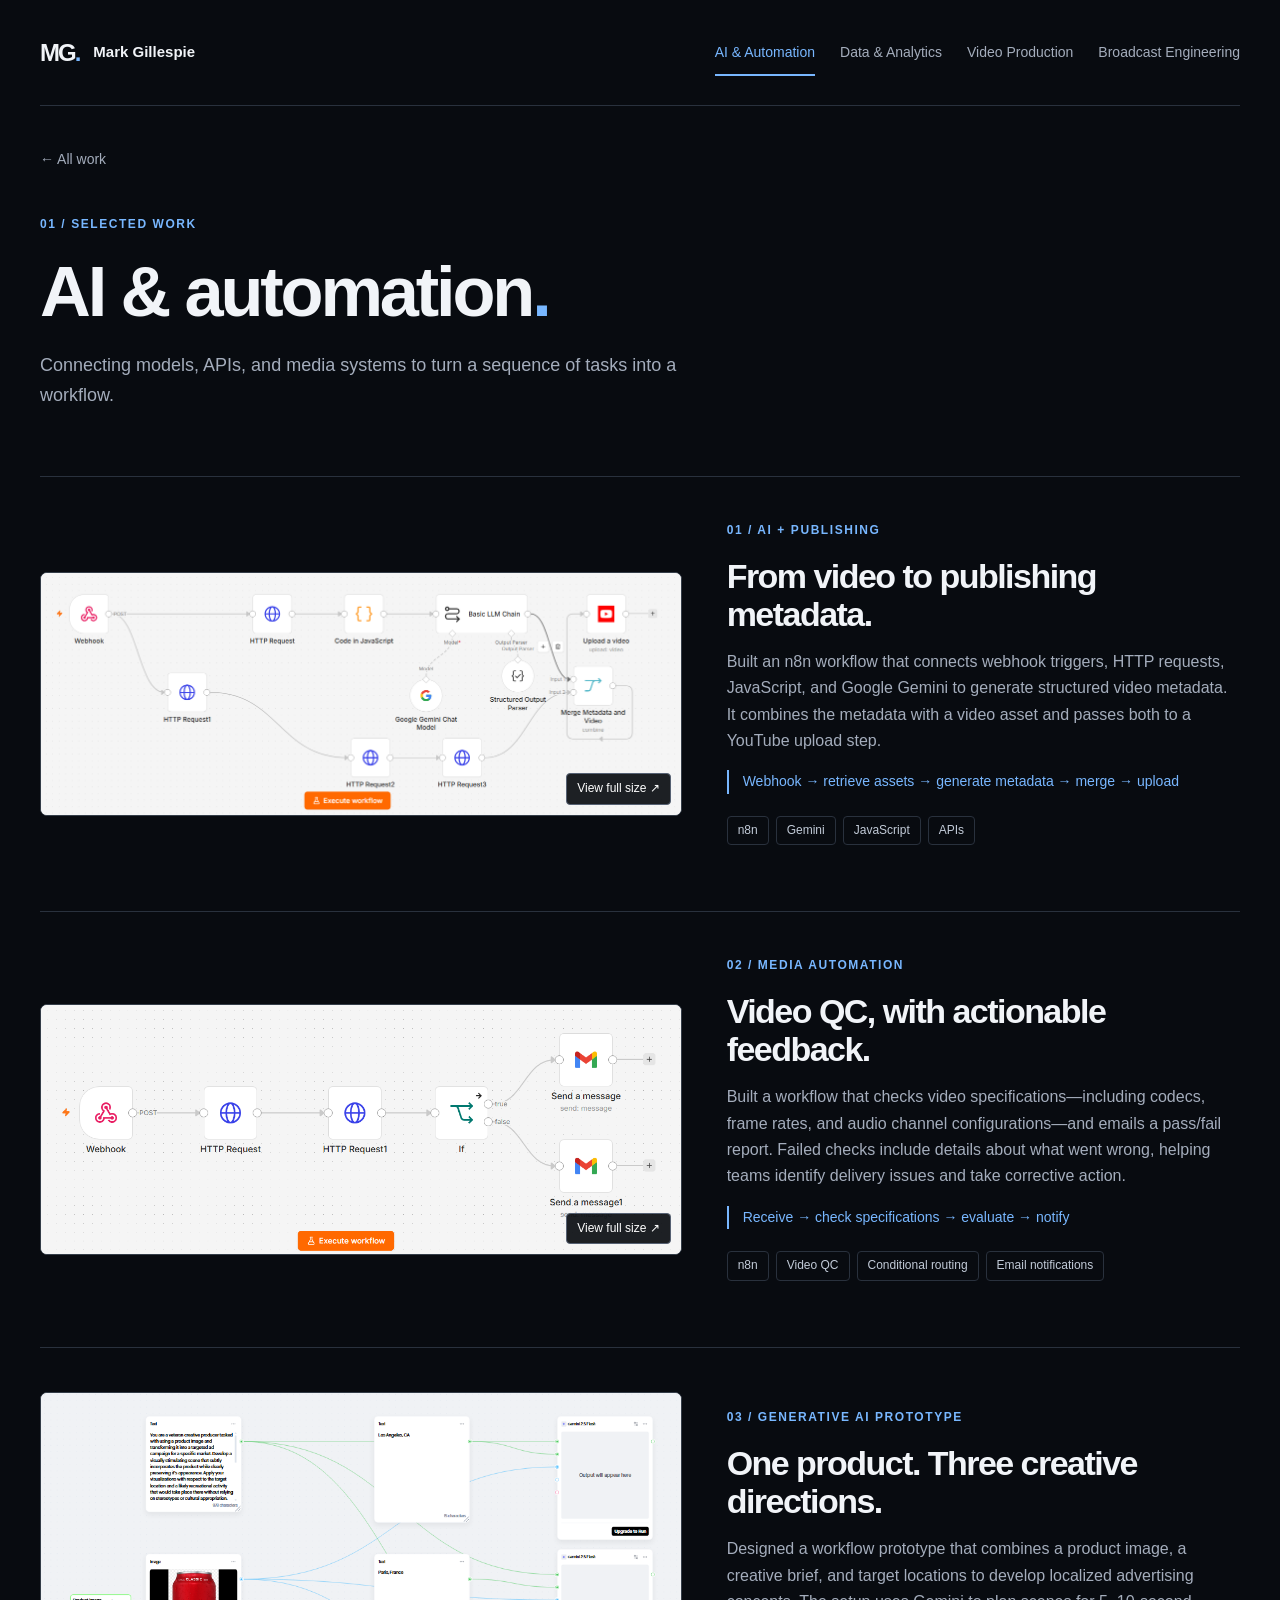
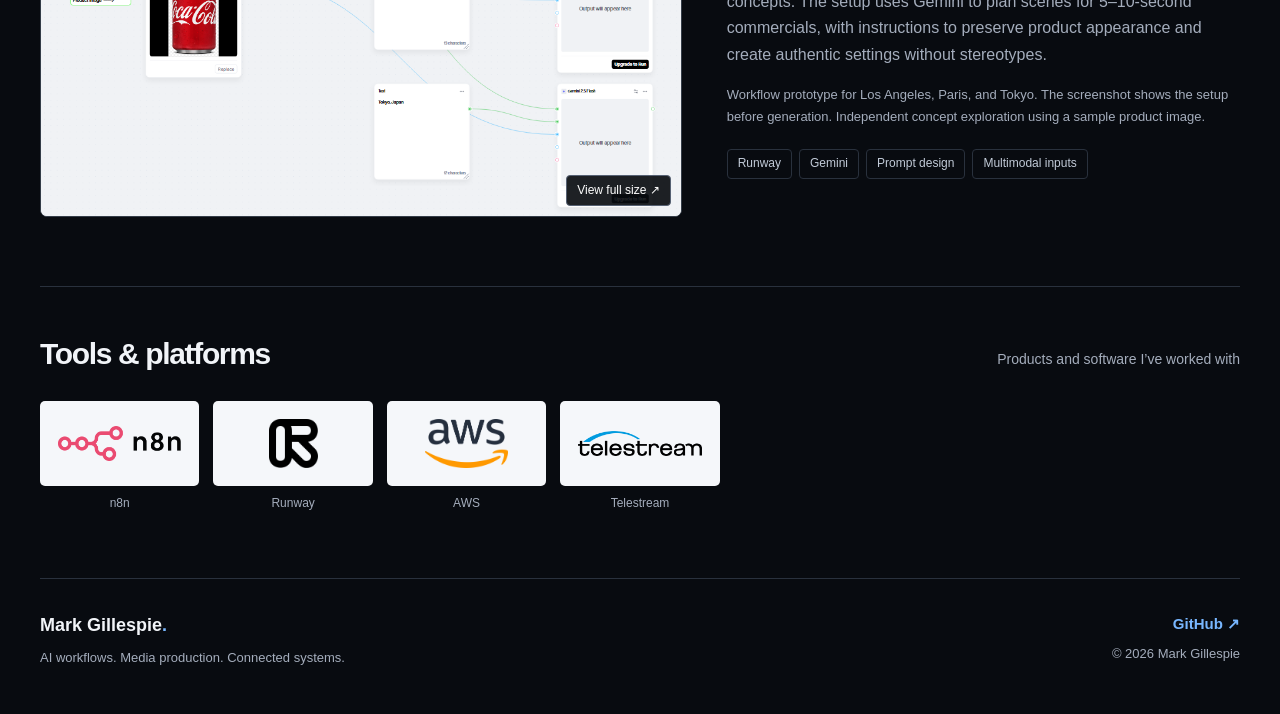
==== ai-automation.html @ 50c3c800 "Build portfolio homepage and four project category pages Add AI automation, data analytics, video pr" ====
<!doctype html><html lang="en"><head><meta charset="utf-8"><meta name="viewport" content="width=device-width,initial-scale=1"><title>AI &amp; Automation | Mark Gillespie</title><meta name="description" content="AI metadata generation, automated video quality control, and Runway creative workflow prototypes."><meta name="theme-color" content="#080b10"><link rel="icon" href="favicon.svg" type="image/svg+xml"><link rel="stylesheet" href="styles.css"><script src="script.js" defer></script></head><body><a class="skip" href="#main">Skip to content</a><header class="header wrap"><a class="brand" href="index.html" aria-label="Mark Gillespie home"><span class="monogram">MG<span>.</span></span><span>Mark Gillespie</span></a><nav aria-label="Main navigation"><a href="ai-automation.html" aria-current="page">AI & Automation</a><a href="data-analytics.html" >Data & Analytics</a><a href="video-production.html" >Video Production</a><a href="broadcast-engineering.html" >Broadcast Engineering</a></nav></header><main class="wrap" id="main"><section class="page-intro"><a class="back" href="index.html">← All work</a><p class="eyebrow">01 / Selected work</p><h1>AI & automation<span class="blue">.</span></h1><p class="lede">Connecting models, APIs, and media systems to turn a sequence of tasks into a workflow.</p></section><article class="project" id="metadata"><a class="project-image " href="n8n-metadata.png" target="_blank" rel="noopener" aria-label="Open full-size image: n8n workflow combining Gemini-generated structured metadata with video for YouTube upload"><img src="n8n-metadata.png" alt="n8n workflow combining Gemini-generated structured metadata with video for YouTube upload" loading="lazy" decoding="async"><span class="image-label">View full size ↗</span></a><div class="project-copy"><p class="eyebrow">01 / AI + publishing</p><h2>From video to publishing metadata.</h2><p>Built an n8n workflow that connects webhook triggers, HTTP requests, JavaScript, and Google Gemini to generate structured video metadata. It combines the metadata with a video asset and passes both to a YouTube upload step.</p><p class="process">Webhook → retrieve assets → generate metadata → merge → upload</p><ul class="tags" aria-label="Skills and tools"><li>n8n</li><li>Gemini</li><li>JavaScript</li><li>APIs</li></ul></div></article><article class="project" id="quality-control"><a class="project-image " href="n8n-qc.png" target="_blank" rel="noopener" aria-label="Open full-size image: n8n quality control workflow with conditional pass or fail email notifications"><img src="n8n-qc.png" alt="n8n quality control workflow with conditional pass or fail email notifications" loading="lazy" decoding="async"><span class="image-label">View full size ↗</span></a><div class="project-copy"><p class="eyebrow">02 / Media automation</p><h2>Video QC, with actionable feedback.</h2><p>Built a workflow that checks video specifications—including codecs, frame rates, and audio channel configurations—and emails a pass/fail report. Failed checks include details about what went wrong, helping teams identify delivery issues and take corrective action.</p><p class="process">Receive → check specifications → evaluate → notify</p><ul class="tags" aria-label="Skills and tools"><li>n8n</li><li>Video QC</li><li>Conditional routing</li><li>Email notifications</li></ul></div></article><article class="project" id="runway"><a class="project-image " href="runway-workflow.png" target="_blank" rel="noopener" aria-label="Open full-size image: Runway workflow connecting a product image and creative brief to Gemini with Los Angeles, Paris, and Tokyo inputs"><img src="runway-workflow.png" alt="Runway workflow connecting a product image and creative brief to Gemini with Los Angeles, Paris, and Tokyo inputs" loading="lazy" decoding="async"><span class="image-label">View full size ↗</span></a><div class="project-copy"><p class="eyebrow">03 / Generative AI prototype</p><h2>One product. Three creative directions.</h2><p>Designed a workflow prototype that combines a product image, a creative brief, and target locations to develop localized advertising concepts. The setup uses Gemini to plan scenes for 5–10-second commercials, with instructions to preserve product appearance and create authentic settings without stereotypes.</p><p class="note">Workflow prototype for Los Angeles, Paris, and Tokyo. The screenshot shows the setup before generation. Independent concept exploration using a sample product image.</p><ul class="tags" aria-label="Skills and tools"><li>Runway</li><li>Gemini</li><li>Prompt design</li><li>Multimodal inputs</li></ul></div></article><section class="tool-section"><div class="section-heading"><h2>Tools & platforms</h2><p>Products and software I’ve worked with</p></div><ul class="logos"><li><div class="logo "><img loading="lazy" src="n8n.png" alt="n8n"></div><span>n8n</span></li><li><div class="logo "><img loading="lazy" src="runway.png" alt="Runway"></div><span>Runway</span></li><li><div class="logo "><img loading="lazy" src="aws.png" alt="AWS"></div><span>AWS</span></li><li><div class="logo "><img loading="lazy" src="telestream.png" alt="Telestream"></div><span>Telestream</span></li></ul></section></main><footer class="wrap footer"><div><a class="brand" href="index.html">Mark Gillespie<span class="blue">.</span></a><p>AI workflows. Media production. Connected systems.</p></div><div><a class="text-link" href="https://github.com/mgtwo3" target="_blank" rel="noopener noreferrer">GitHub <span aria-hidden="true">↗</span></a><p>© 2026 Mark Gillespie</p></div></footer></body></html>
---- styles.css ----
:root{color-scheme:dark;--bg:#080b10;--panel:#10151c;--text:#f1f4f8;--muted:#a4adbc;--blue:#78b7ff;--line:#29313d;--max:1200px}*{box-sizing:border-box}html{scroll-behavior:smooth;scroll-padding-top:30px}body{margin:0;background:var(--bg);color:var(--text);font-family:Inter,"Segoe UI",Arial,sans-serif;font-size:16px;line-height:1.65}a{color:inherit;text-decoration:none}img{display:block;max-width:100%}a:focus-visible{outline:3px solid var(--blue);outline-offset:5px}a:hover{color:var(--blue)}.wrap{width:min(var(--max),calc(100% - 72px));margin:auto}.skip{position:absolute;left:20px;top:-100px;background:white;color:black;padding:10px;z-index:5}.skip:focus{top:12px}.header{display:flex;align-items:center;justify-content:space-between;gap:30px;min-height:106px;border-bottom:1px solid var(--line)}.brand{display:flex;align-items:center;gap:14px;font-size:15px;font-weight:600;white-space:nowrap}.monogram{font-size:24px;letter-spacing:-2px}.monogram span,.blue{color:var(--blue)}nav{display:flex;gap:25px;flex-wrap:wrap}nav a{font-size:14px;color:var(--muted);padding:10px 0}nav a[aria-current]{color:var(--blue);box-shadow:0 2px var(--blue)}.hero{display:grid;grid-template-columns:1.15fr 1fr;gap:70px;padding:84px 0 90px;align-items:center}.eyebrow{text-transform:uppercase;letter-spacing:.13em;font-size:12px;font-weight:600;color:var(--muted);margin:0 0 20px}.status-dot{display:inline-block;width:7px;height:7px;background:var(--blue);border-radius:50%;margin-right:9px}h1,h2,h3{line-height:1.12;letter-spacing:-.045em;margin:0}h1{font-size:clamp(2.9rem,5.3vw,4.9rem);font-weight:600}h1 em{font-style:normal;color:var(--blue)}h2{font-size:clamp(1.8rem,3vw,2.7rem);font-weight:550}h3{font-size:1.5rem;font-weight:550}.hero-name{font-size:20px;margin:25px 0 8px}.lede{font-size:18px;line-height:1.7;color:var(--muted);max-width:640px;margin:18px 0 0}.actions{display:flex;gap:25px;align-items:center;flex-wrap:wrap;margin-top:30px}.button{display:inline-flex;justify-content:space-between;gap:28px;background:var(--blue);color:#071626;padding:13px 20px;border-radius:5px;font-weight:600;font-size:15px}.button:hover{background:#a6d0ff;color:#071626}.text-link{color:var(--blue);display:inline-block;font-size:15px;font-weight:600}.text-link:hover{text-decoration:underline;text-underline-offset:5px}.focus{font-size:13px;color:var(--muted);margin-top:23px}.hero-feature{display:block;border:1px solid var(--line);border-radius:10px;overflow:hidden;background:var(--panel);transition:border-color .2s}.hero-feature:hover{border-color:var(--blue);color:var(--text)}.feature-top{display:flex;justify-content:space-between;padding:18px 25px;border-bottom:1px solid var(--line)}.feature-top .eyebrow{margin:0}.hero-img{padding:28px 12px;background:#e7edf4}.hero-img img{width:100%;height:auto}.feature-copy{padding:26px}.feature-copy .eyebrow{color:var(--blue);margin-bottom:14px}.feature-copy p:last-child{color:var(--muted);font-size:14px;margin-bottom:0}.section-heading{display:flex;justify-content:space-between;gap:24px;align-items:end;margin-bottom:30px}.section-heading h2{font-size:30px}.section-heading p{color:var(--muted);font-size:14px;margin:0}.section-heading .eyebrow{margin-bottom:12px}.work-section{padding:40px 0 55px;border-top:1px solid var(--line)}.category-grid{display:grid;grid-template-columns:repeat(4,1fr);gap:18px}.category-card{background:var(--panel);border:1px solid var(--line);border-radius:8px;overflow:hidden;transition:transform .2s,border-color .2s}.category-card:hover{transform:translateY(-4px);border-color:var(--blue);color:var(--text)}.category-thumb{height:150px;background:#dfe5ed;overflow:hidden}.category-thumb img{width:100%;height:100%;object-fit:cover}.category-copy{padding:22px}.category-copy .eyebrow{color:var(--blue);margin-bottom:18px}.category-copy h3{font-size:21px;line-height:1.3}.category-copy h3 span{color:var(--blue)}.category-copy p:last-child{font-size:15px;color:var(--muted);margin-bottom:0}.tool-section{padding:50px 0 64px;border-top:1px solid var(--line);margin-top:25px}.logos{list-style:none;padding:0;display:grid;grid-template-columns:repeat(7,1fr);gap:14px;margin:0}.logos li{text-align:center;min-width:0}.logo{height:85px;padding:18px;background:#f5f7fa;border-radius:5px;display:flex;align-items:center;justify-content:center}.logo img{max-width:100%;max-height:100%;object-fit:contain}.dark-logo{background:#111}.logos li>span{display:block;color:var(--muted);font-size:12px;margin-top:8px}.footer{padding:32px 0 40px;border-top:1px solid var(--line);display:flex;justify-content:space-between;gap:24px}.footer .brand{font-size:18px;gap:0}.footer p{font-size:13px;color:var(--muted);margin:6px 0}.footer>div:last-child{text-align:right}.page-intro{padding:40px 0 65px;max-width:900px}.back{display:inline-block;font-size:14px;color:var(--muted);margin-bottom:44px}.page-intro h1{font-size:clamp(2.6rem,5.5vw,4.7rem)}.page-intro .eyebrow{color:var(--blue);margin-bottom:18px}.project{display:grid;grid-template-columns:1.25fr 1fr;gap:45px;padding:44px 0;border-top:1px solid var(--line);align-items:center}.project-image{position:relative;display:block;border-radius:7px;background:#eef1f5;overflow:hidden;border:1px solid #343d48}.project-image img{width:100%;height:auto;max-height:440px;object-fit:contain}.project-image.contain img{height:420px;padding:12px}.image-label{position:absolute;bottom:10px;right:10px;background:#080b10e8;border:1px solid #566173;border-radius:4px;color:white;font-size:12px;padding:5px 10px}.project-copy .eyebrow{color:var(--blue);margin-bottom:16px}.project-copy h2{font-size:34px}.project-copy>p:not(.eyebrow){color:var(--muted)}.project-copy .note{font-size:13px}.project-copy .process{font-size:14px;color:var(--blue)!important;border-left:2px solid var(--blue);padding-left:14px}.tags{display:flex;flex-wrap:wrap;gap:7px;list-style:none;padding:0;margin:22px 0}.tags li{font-size:12px;border:1px solid var(--line);padding:4px 10px;border-radius:4px;color:#c2cbd8}.sql-section,.reels{border-top:1px solid var(--line);padding:48px 0}.sql-grid{display:grid;grid-template-columns:repeat(3,1fr);gap:20px}.sql-card{padding:25px;border:1px solid var(--line);border-radius:7px;background:var(--panel);display:flex;flex-direction:column;align-items:start}.sql-card h3{font-size:23px}.sql-card p:not(.eyebrow){color:var(--muted);font-size:15px}.sql-card .sql-skills{font-size:12px!important;color:var(--blue)!important;margin-top:auto;padding-top:12px}.sql-card .eyebrow{color:var(--blue)}.reel-grid{display:grid;grid-template-columns:1fr 1fr;gap:40px 26px}.reel-image{display:block;position:relative;border-radius:7px;overflow:hidden}.reel-image img{width:100%;aspect-ratio:16/9;object-fit:cover;transition:opacity .2s}.reel-image:hover img{opacity:.75}.play{position:absolute;left:15px;bottom:15px;padding:6px 12px;background:#080b10ed;color:white;border-radius:4px;font-size:13px}.play span{margin-left:8px}.reel-card h3{margin-top:20px}.reel-card p{color:var(--muted);font-size:16px}.project[id]{scroll-margin-top:30px}@media(min-width:1600px){.hero{padding-top:110px;padding-bottom:110px}}@media(max-width:1050px){.header{align-items:flex-start;padding:24px 0;flex-direction:column;gap:12px}.hero{gap:35px}.category-grid{grid-template-columns:1fr 1fr}.logos{grid-template-columns:repeat(5,1fr)}.sql-grid{grid-template-columns:1fr 1fr}.project{gap:28px}.project-copy h2{font-size:29px}}@media(max-width:700px){.wrap{width:calc(100% - 36px)}nav{gap:7px 18px}nav a{font-size:13px}.hero{grid-template-columns:1fr;padding:48px 0;gap:36px}.hero h1{font-size:clamp(2.7rem,10vw,4rem)}.hero-feature{max-width:550px}.hero-img{padding:18px 10px}.feature-copy h2 br{display:none}.section-heading{display:block}.section-heading>p,.section-heading>.text-link{margin-top:12px}.category-grid{gap:12px}.category-copy{padding:16px}.category-copy h3{font-size:19px}.category-thumb{height:120px}.category-copy p:last-child{font-size:14px}.logos{grid-template-columns:repeat(3,1fr)}.logo{height:75px;padding:14px}.project{grid-template-columns:1fr;gap:25px;padding:30px 0}.project-copy h2{font-size:30px}.page-intro{padding-bottom:40px}.back{margin-bottom:30px}.project-image.contain img{height:auto;max-height:480px}.sql-grid,.reel-grid{grid-template-columns:1fr}.footer{display:block}.footer>div:last-child{text-align:left;margin-top:20px}.tool-section{padding-top:32px}.lede{font-size:17px}}@media(prefers-reduced-motion:reduce){html{scroll-behavior:auto}*{transition:none!important}}
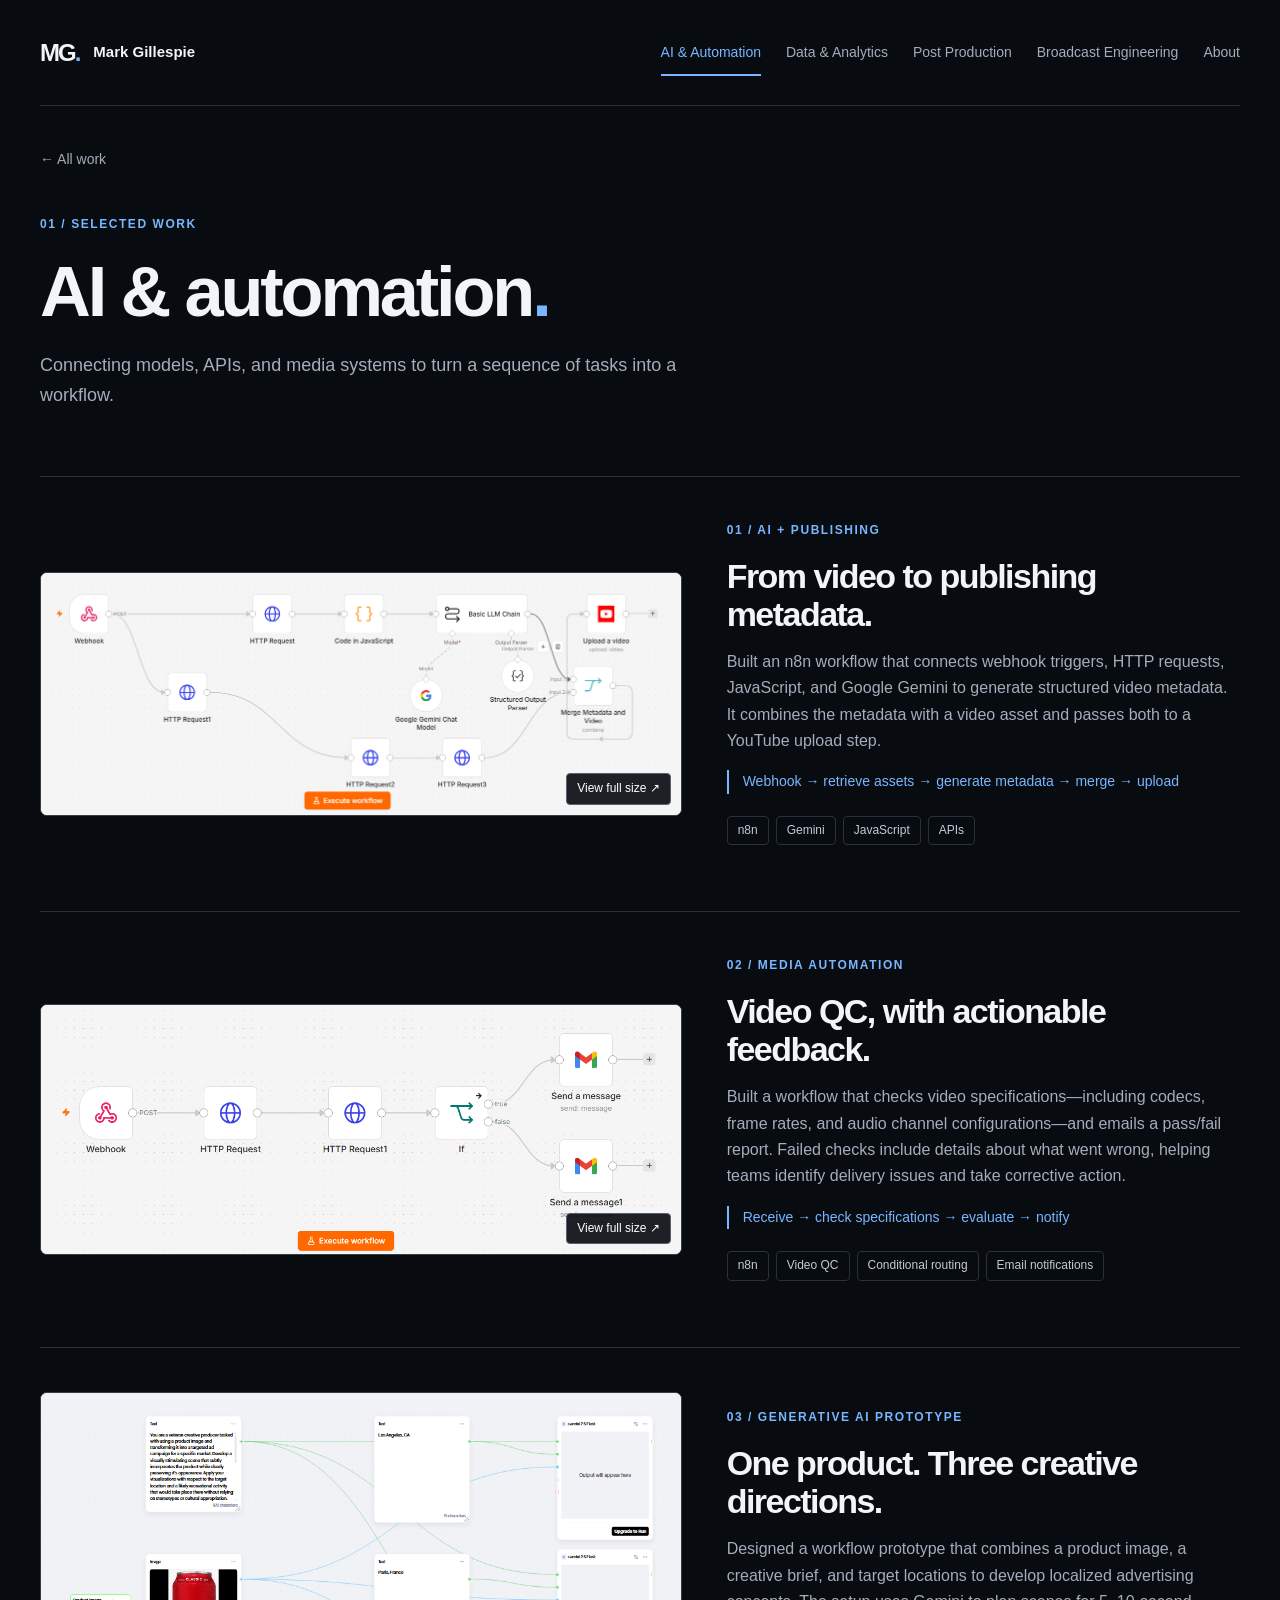
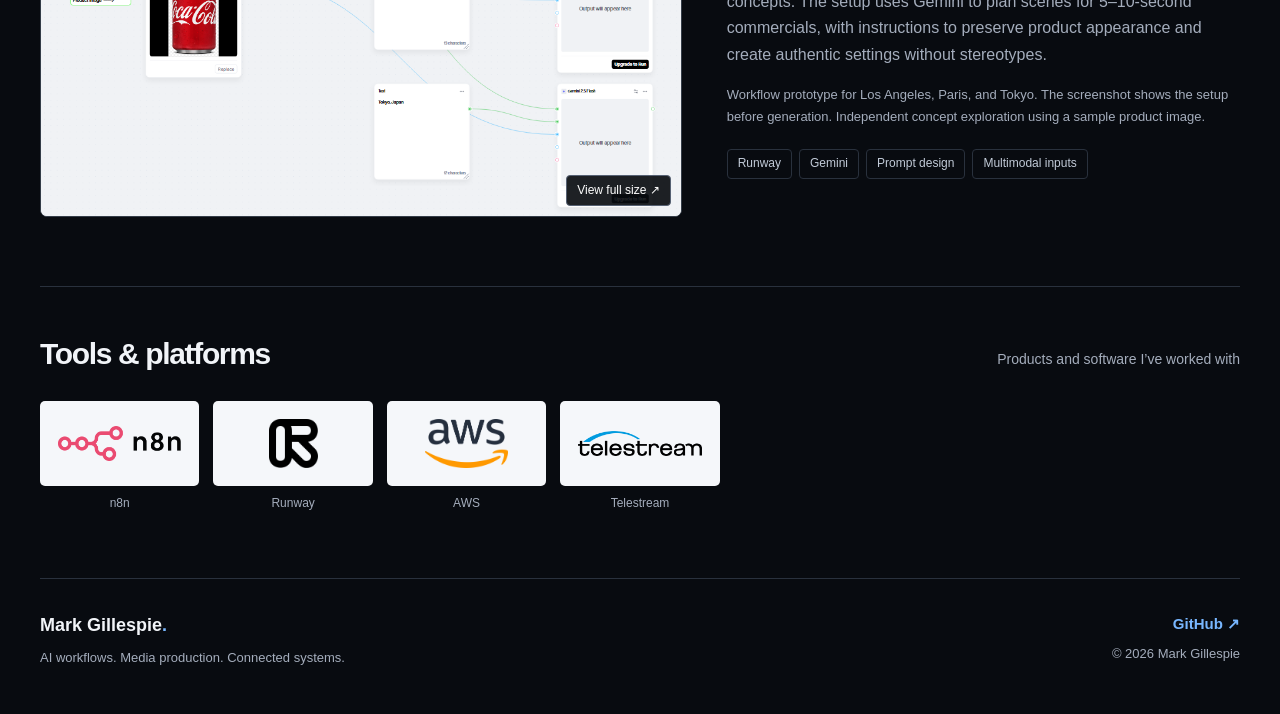
==== commit 75700819: "Add About page and organize portfolio categories Add supplied portrait, biography, experience, educa" ====
--- a/ai-automation.html
+++ b/ai-automation.html
@@ -1 +1,256 @@
-<!doctype html><html lang="en"><head><meta charset="utf-8"><meta name="viewport" content="width=device-width,initial-scale=1"><title>AI &amp; Automation | Mark Gillespie</title><meta name="description" content="AI metadata generation, automated video quality control, and Runway creative workflow prototypes."><meta name="theme-color" content="#080b10"><link rel="icon" href="favicon.svg" type="image/svg+xml"><link rel="stylesheet" href="styles.css"><script src="script.js" defer></script></head><body><a class="skip" href="#main">Skip to content</a><header class="header wrap"><a class="brand" href="index.html" aria-label="Mark Gillespie home"><span class="monogram">MG<span>.</span></span><span>Mark Gillespie</span></a><nav aria-label="Main navigation"><a href="ai-automation.html" aria-current="page">AI & Automation</a><a href="data-analytics.html" >Data & Analytics</a><a href="video-production.html" >Video Production</a><a href="broadcast-engineering.html" >Broadcast Engineering</a></nav></header><main class="wrap" id="main"><section class="page-intro"><a class="back" href="index.html">← All work</a><p class="eyebrow">01 / Selected work</p><h1>AI & automation<span class="blue">.</span></h1><p class="lede">Connecting models, APIs, and media systems to turn a sequence of tasks into a workflow.</p></section><article class="project" id="metadata"><a class="project-image " href="n8n-metadata.png" target="_blank" rel="noopener" aria-label="Open full-size image: n8n workflow combining Gemini-generated structured metadata with video for YouTube upload"><img src="n8n-metadata.png" alt="n8n workflow combining Gemini-generated structured metadata with video for YouTube upload" loading="lazy" decoding="async"><span class="image-label">View full size ↗</span></a><div class="project-copy"><p class="eyebrow">01 / AI + publishing</p><h2>From video to publishing metadata.</h2><p>Built an n8n workflow that connects webhook triggers, HTTP requests, JavaScript, and Google Gemini to generate structured video metadata. It combines the metadata with a video asset and passes both to a YouTube upload step.</p><p class="process">Webhook → retrieve assets → generate metadata → merge → upload</p><ul class="tags" aria-label="Skills and tools"><li>n8n</li><li>Gemini</li><li>JavaScript</li><li>APIs</li></ul></div></article><article class="project" id="quality-control"><a class="project-image " href="n8n-qc.png" target="_blank" rel="noopener" aria-label="Open full-size image: n8n quality control workflow with conditional pass or fail email notifications"><img src="n8n-qc.png" alt="n8n quality control workflow with conditional pass or fail email notifications" loading="lazy" decoding="async"><span class="image-label">View full size ↗</span></a><div class="project-copy"><p class="eyebrow">02 / Media automation</p><h2>Video QC, with actionable feedback.</h2><p>Built a workflow that checks video specifications—including codecs, frame rates, and audio channel configurations—and emails a pass/fail report. Failed checks include details about what went wrong, helping teams identify delivery issues and take corrective action.</p><p class="process">Receive → check specifications → evaluate → notify</p><ul class="tags" aria-label="Skills and tools"><li>n8n</li><li>Video QC</li><li>Conditional routing</li><li>Email notifications</li></ul></div></article><article class="project" id="runway"><a class="project-image " href="runway-workflow.png" target="_blank" rel="noopener" aria-label="Open full-size image: Runway workflow connecting a product image and creative brief to Gemini with Los Angeles, Paris, and Tokyo inputs"><img src="runway-workflow.png" alt="Runway workflow connecting a product image and creative brief to Gemini with Los Angeles, Paris, and Tokyo inputs" loading="lazy" decoding="async"><span class="image-label">View full size ↗</span></a><div class="project-copy"><p class="eyebrow">03 / Generative AI prototype</p><h2>One product. Three creative directions.</h2><p>Designed a workflow prototype that combines a product image, a creative brief, and target locations to develop localized advertising concepts. The setup uses Gemini to plan scenes for 5–10-second commercials, with instructions to preserve product appearance and create authentic settings without stereotypes.</p><p class="note">Workflow prototype for Los Angeles, Paris, and Tokyo. The screenshot shows the setup before generation. Independent concept exploration using a sample product image.</p><ul class="tags" aria-label="Skills and tools"><li>Runway</li><li>Gemini</li><li>Prompt design</li><li>Multimodal inputs</li></ul></div></article><section class="tool-section"><div class="section-heading"><h2>Tools & platforms</h2><p>Products and software I’ve worked with</p></div><ul class="logos"><li><div class="logo "><img loading="lazy" src="n8n.png" alt="n8n"></div><span>n8n</span></li><li><div class="logo "><img loading="lazy" src="runway.png" alt="Runway"></div><span>Runway</span></li><li><div class="logo "><img loading="lazy" src="aws.png" alt="AWS"></div><span>AWS</span></li><li><div class="logo "><img loading="lazy" src="telestream.png" alt="Telestream"></div><span>Telestream</span></li></ul></section></main><footer class="wrap footer"><div><a class="brand" href="index.html">Mark Gillespie<span class="blue">.</span></a><p>AI workflows. Media production. Connected systems.</p></div><div><a class="text-link" href="https://github.com/mgtwo3" target="_blank" rel="noopener noreferrer">GitHub <span aria-hidden="true">↗</span></a><p>© 2026 Mark Gillespie</p></div></footer></body></html>+<!doctype html>
+<html lang="en">
+<head>
+    <meta charset="utf-8">
+    <meta name="viewport" content="width=device-width, initial-scale=1">
+
+    <title>AI &amp; Automation | Mark Gillespie</title>
+
+    <meta
+        name="description"
+        content="AI metadata generation, automated video quality control, and Runway creative workflow prototypes."
+    >
+    <meta name="theme-color" content="#080b10">
+
+    <link rel="icon" href="favicon.svg" type="image/svg+xml">
+    <link rel="stylesheet" href="styles.css">
+
+    <script src="script.js" defer></script>
+</head>
+
+<body>
+    <a class="skip" href="#main">Skip to content</a>
+
+    <header class="header wrap">
+        <a class="brand" href="index.html" aria-label="Mark Gillespie home">
+            <span class="monogram">MG<span>.</span></span>
+            <span>Mark Gillespie</span>
+        </a>
+
+        <nav aria-label="Main navigation">
+            <a href="ai-automation.html" aria-current="page">AI & Automation</a>
+            <a href="data-analytics.html">Data & Analytics</a>
+            <a href="post-production.html">Post Production</a>
+            <a href="broadcast-engineering.html">Broadcast Engineering</a>
+            <a href="about.html">About</a>
+        </nav>
+    </header>
+
+    <main class="wrap" id="main">
+
+        <section class="page-intro">
+            <a class="back" href="index.html">← All work</a>
+
+            <p class="eyebrow">01 / Selected work</p>
+
+            <h1>
+                AI & automation<span class="blue">.</span>
+            </h1>
+
+            <p class="lede">
+                Connecting models, APIs, and media systems to turn a sequence
+                of tasks into a workflow.
+            </p>
+        </section>
+
+
+        <!-- METADATA -->
+        <article class="project" id="metadata">
+            <a
+                class="project-image"
+                href="n8n-metadata.png"
+                target="_blank"
+                rel="noopener"
+                aria-label="Open full-size image: n8n workflow combining Gemini-generated structured metadata with video for YouTube upload"
+            >
+                <img
+                    src="n8n-metadata.png"
+                    alt="n8n workflow combining Gemini-generated structured metadata with video for YouTube upload"
+                    loading="lazy"
+                    decoding="async"
+                >
+                <span class="image-label">View full size ↗</span>
+            </a>
+
+            <div class="project-copy">
+                <p class="eyebrow">01 / AI + publishing</p>
+
+                <h2>From video to publishing metadata.</h2>
+
+                <p>
+                    Built an n8n workflow that connects webhook triggers, HTTP
+                    requests, JavaScript, and Google Gemini to generate structured
+                    video metadata. It combines the metadata with a video asset and
+                    passes both to a YouTube upload step.
+                </p>
+
+                <p class="process">
+                    Webhook → retrieve assets → generate metadata → merge → upload
+                </p>
+
+                <ul class="tags" aria-label="Skills and tools">
+                    <li>n8n</li>
+                    <li>Gemini</li>
+                    <li>JavaScript</li>
+                    <li>APIs</li>
+                </ul>
+            </div>
+        </article>
+
+
+        <!-- QUALITY CONTROL -->
+        <article class="project" id="quality-control">
+            <a
+                class="project-image"
+                href="n8n-qc.png"
+                target="_blank"
+                rel="noopener"
+                aria-label="Open full-size image: n8n quality control workflow with conditional pass or fail email notifications"
+            >
+                <img
+                    src="n8n-qc.png"
+                    alt="n8n quality control workflow with conditional pass or fail email notifications"
+                    loading="lazy"
+                    decoding="async"
+                >
+                <span class="image-label">View full size ↗</span>
+            </a>
+
+            <div class="project-copy">
+                <p class="eyebrow">02 / Media automation</p>
+
+                <h2>Video QC, with actionable feedback.</h2>
+
+                <p>
+                    Built a workflow that checks video specifications—including
+                    codecs, frame rates, and audio channel configurations—and
+                    emails a pass/fail report. Failed checks include details about
+                    what went wrong, helping teams identify delivery issues and
+                    take corrective action.
+                </p>
+
+                <p class="process">
+                    Receive → check specifications → evaluate → notify
+                </p>
+
+                <ul class="tags" aria-label="Skills and tools">
+                    <li>n8n</li>
+                    <li>Video QC</li>
+                    <li>Conditional routing</li>
+                    <li>Email notifications</li>
+                </ul>
+            </div>
+        </article>
+
+
+        <!-- RUNWAY -->
+        <article class="project" id="runway">
+            <a
+                class="project-image"
+                href="runway-workflow.png"
+                target="_blank"
+                rel="noopener"
+                aria-label="Open full-size image: Runway workflow connecting a product image and creative brief to Gemini with Los Angeles, Paris, and Tokyo inputs"
+            >
+                <img
+                    src="runway-workflow.png"
+                    alt="Runway workflow connecting a product image and creative brief to Gemini with Los Angeles, Paris, and Tokyo inputs"
+                    loading="lazy"
+                    decoding="async"
+                >
+                <span class="image-label">View full size ↗</span>
+            </a>
+
+            <div class="project-copy">
+                <p class="eyebrow">03 / Generative AI prototype</p>
+
+                <h2>One product. Three creative directions.</h2>
+
+                <p>
+                    Designed a workflow prototype that combines a product image,
+                    a creative brief, and target locations to develop localized
+                    advertising concepts. The setup uses Gemini to plan scenes
+                    for 5–10-second commercials, with instructions to preserve
+                    product appearance and create authentic settings without
+                    stereotypes.
+                </p>
+
+                <p class="note">
+                    Workflow prototype for Los Angeles, Paris, and Tokyo. The
+                    screenshot shows the setup before generation. Independent
+                    concept exploration using a sample product image.
+                </p>
+
+                <ul class="tags" aria-label="Skills and tools">
+                    <li>Runway</li>
+                    <li>Gemini</li>
+                    <li>Prompt design</li>
+                    <li>Multimodal inputs</li>
+                </ul>
+            </div>
+        </article>
+
+
+        <!-- TOOLS -->
+        <section class="tool-section">
+            <div class="section-heading">
+                <h2>Tools & platforms</h2>
+                <p>Products and software I’ve worked with</p>
+            </div>
+
+            <ul class="logos">
+                <li>
+                    <div class="logo">
+                        <img loading="lazy" src="n8n.png" alt="n8n">
+                    </div>
+                    <span>n8n</span>
+                </li>
+
+                <li>
+                    <div class="logo">
+                        <img loading="lazy" src="runway.png" alt="Runway">
+                    </div>
+                    <span>Runway</span>
+                </li>
+
+                <li>
+                    <div class="logo">
+                        <img loading="lazy" src="aws.png" alt="AWS">
+                    </div>
+                    <span>AWS</span>
+                </li>
+
+                <li>
+                    <div class="logo">
+                        <img loading="lazy" src="telestream.png" alt="Telestream">
+                    </div>
+                    <span>Telestream</span>
+                </li>
+            </ul>
+        </section>
+
+    </main>
+
+    <footer class="wrap footer">
+        <div>
+            <a class="brand" href="index.html">
+                Mark Gillespie<span class="blue">.</span>
+            </a>
+            <p>AI workflows. Media production. Connected systems.</p>
+        </div>
+
+        <div>
+            <a
+                class="text-link"
+                href="https://github.com/mgtwo3"
+                target="_blank"
+                rel="noopener noreferrer"
+            >
+                GitHub <span aria-hidden="true">↗</span>
+            </a>
+
+            <p>© 2026 Mark Gillespie</p>
+        </div>
+    </footer>
+</body>
+</html>
--- a/styles.css
+++ b/styles.css
@@ -1 +1,978 @@
-:root{color-scheme:dark;--bg:#080b10;--panel:#10151c;--text:#f1f4f8;--muted:#a4adbc;--blue:#78b7ff;--line:#29313d;--max:1200px}*{box-sizing:border-box}html{scroll-behavior:smooth;scroll-padding-top:30px}body{margin:0;background:var(--bg);color:var(--text);font-family:Inter,"Segoe UI",Arial,sans-serif;font-size:16px;line-height:1.65}a{color:inherit;text-decoration:none}img{display:block;max-width:100%}a:focus-visible{outline:3px solid var(--blue);outline-offset:5px}a:hover{color:var(--blue)}.wrap{width:min(var(--max),calc(100% - 72px));margin:auto}.skip{position:absolute;left:20px;top:-100px;background:white;color:black;padding:10px;z-index:5}.skip:focus{top:12px}.header{display:flex;align-items:center;justify-content:space-between;gap:30px;min-height:106px;border-bottom:1px solid var(--line)}.brand{display:flex;align-items:center;gap:14px;font-size:15px;font-weight:600;white-space:nowrap}.monogram{font-size:24px;letter-spacing:-2px}.monogram span,.blue{color:var(--blue)}nav{display:flex;gap:25px;flex-wrap:wrap}nav a{font-size:14px;color:var(--muted);padding:10px 0}nav a[aria-current]{color:var(--blue);box-shadow:0 2px var(--blue)}.hero{display:grid;grid-template-columns:1.15fr 1fr;gap:70px;padding:84px 0 90px;align-items:center}.eyebrow{text-transform:uppercase;letter-spacing:.13em;font-size:12px;font-weight:600;color:var(--muted);margin:0 0 20px}.status-dot{display:inline-block;width:7px;height:7px;background:var(--blue);border-radius:50%;margin-right:9px}h1,h2,h3{line-height:1.12;letter-spacing:-.045em;margin:0}h1{font-size:clamp(2.9rem,5.3vw,4.9rem);font-weight:600}h1 em{font-style:normal;color:var(--blue)}h2{font-size:clamp(1.8rem,3vw,2.7rem);font-weight:550}h3{font-size:1.5rem;font-weight:550}.hero-name{font-size:20px;margin:25px 0 8px}.lede{font-size:18px;line-height:1.7;color:var(--muted);max-width:640px;margin:18px 0 0}.actions{display:flex;gap:25px;align-items:center;flex-wrap:wrap;margin-top:30px}.button{display:inline-flex;justify-content:space-between;gap:28px;background:var(--blue);color:#071626;padding:13px 20px;border-radius:5px;font-weight:600;font-size:15px}.button:hover{background:#a6d0ff;color:#071626}.text-link{color:var(--blue);display:inline-block;font-size:15px;font-weight:600}.text-link:hover{text-decoration:underline;text-underline-offset:5px}.focus{font-size:13px;color:var(--muted);margin-top:23px}.hero-feature{display:block;border:1px solid var(--line);border-radius:10px;overflow:hidden;background:var(--panel);transition:border-color .2s}.hero-feature:hover{border-color:var(--blue);color:var(--text)}.feature-top{display:flex;justify-content:space-between;padding:18px 25px;border-bottom:1px solid var(--line)}.feature-top .eyebrow{margin:0}.hero-img{padding:28px 12px;background:#e7edf4}.hero-img img{width:100%;height:auto}.feature-copy{padding:26px}.feature-copy .eyebrow{color:var(--blue);margin-bottom:14px}.feature-copy p:last-child{color:var(--muted);font-size:14px;margin-bottom:0}.section-heading{display:flex;justify-content:space-between;gap:24px;align-items:end;margin-bottom:30px}.section-heading h2{font-size:30px}.section-heading p{color:var(--muted);font-size:14px;margin:0}.section-heading .eyebrow{margin-bottom:12px}.work-section{padding:40px 0 55px;border-top:1px solid var(--line)}.category-grid{display:grid;grid-template-columns:repeat(4,1fr);gap:18px}.category-card{background:var(--panel);border:1px solid var(--line);border-radius:8px;overflow:hidden;transition:transform .2s,border-color .2s}.category-card:hover{transform:translateY(-4px);border-color:var(--blue);color:var(--text)}.category-thumb{height:150px;background:#dfe5ed;overflow:hidden}.category-thumb img{width:100%;height:100%;object-fit:cover}.category-copy{padding:22px}.category-copy .eyebrow{color:var(--blue);margin-bottom:18px}.category-copy h3{font-size:21px;line-height:1.3}.category-copy h3 span{color:var(--blue)}.category-copy p:last-child{font-size:15px;color:var(--muted);margin-bottom:0}.tool-section{padding:50px 0 64px;border-top:1px solid var(--line);margin-top:25px}.logos{list-style:none;padding:0;display:grid;grid-template-columns:repeat(7,1fr);gap:14px;margin:0}.logos li{text-align:center;min-width:0}.logo{height:85px;padding:18px;background:#f5f7fa;border-radius:5px;display:flex;align-items:center;justify-content:center}.logo img{max-width:100%;max-height:100%;object-fit:contain}.dark-logo{background:#111}.logos li>span{display:block;color:var(--muted);font-size:12px;margin-top:8px}.footer{padding:32px 0 40px;border-top:1px solid var(--line);display:flex;justify-content:space-between;gap:24px}.footer .brand{font-size:18px;gap:0}.footer p{font-size:13px;color:var(--muted);margin:6px 0}.footer>div:last-child{text-align:right}.page-intro{padding:40px 0 65px;max-width:900px}.back{display:inline-block;font-size:14px;color:var(--muted);margin-bottom:44px}.page-intro h1{font-size:clamp(2.6rem,5.5vw,4.7rem)}.page-intro .eyebrow{color:var(--blue);margin-bottom:18px}.project{display:grid;grid-template-columns:1.25fr 1fr;gap:45px;padding:44px 0;border-top:1px solid var(--line);align-items:center}.project-image{position:relative;display:block;border-radius:7px;background:#eef1f5;overflow:hidden;border:1px solid #343d48}.project-image img{width:100%;height:auto;max-height:440px;object-fit:contain}.project-image.contain img{height:420px;padding:12px}.image-label{position:absolute;bottom:10px;right:10px;background:#080b10e8;border:1px solid #566173;border-radius:4px;color:white;font-size:12px;padding:5px 10px}.project-copy .eyebrow{color:var(--blue);margin-bottom:16px}.project-copy h2{font-size:34px}.project-copy>p:not(.eyebrow){color:var(--muted)}.project-copy .note{font-size:13px}.project-copy .process{font-size:14px;color:var(--blue)!important;border-left:2px solid var(--blue);padding-left:14px}.tags{display:flex;flex-wrap:wrap;gap:7px;list-style:none;padding:0;margin:22px 0}.tags li{font-size:12px;border:1px solid var(--line);padding:4px 10px;border-radius:4px;color:#c2cbd8}.sql-section,.reels{border-top:1px solid var(--line);padding:48px 0}.sql-grid{display:grid;grid-template-columns:repeat(3,1fr);gap:20px}.sql-card{padding:25px;border:1px solid var(--line);border-radius:7px;background:var(--panel);display:flex;flex-direction:column;align-items:start}.sql-card h3{font-size:23px}.sql-card p:not(.eyebrow){color:var(--muted);font-size:15px}.sql-card .sql-skills{font-size:12px!important;color:var(--blue)!important;margin-top:auto;padding-top:12px}.sql-card .eyebrow{color:var(--blue)}.reel-grid{display:grid;grid-template-columns:1fr 1fr;gap:40px 26px}.reel-image{display:block;position:relative;border-radius:7px;overflow:hidden}.reel-image img{width:100%;aspect-ratio:16/9;object-fit:cover;transition:opacity .2s}.reel-image:hover img{opacity:.75}.play{position:absolute;left:15px;bottom:15px;padding:6px 12px;background:#080b10ed;color:white;border-radius:4px;font-size:13px}.play span{margin-left:8px}.reel-card h3{margin-top:20px}.reel-card p{color:var(--muted);font-size:16px}.project[id]{scroll-margin-top:30px}@media(min-width:1600px){.hero{padding-top:110px;padding-bottom:110px}}@media(max-width:1050px){.header{align-items:flex-start;padding:24px 0;flex-direction:column;gap:12px}.hero{gap:35px}.category-grid{grid-template-columns:1fr 1fr}.logos{grid-template-columns:repeat(5,1fr)}.sql-grid{grid-template-columns:1fr 1fr}.project{gap:28px}.project-copy h2{font-size:29px}}@media(max-width:700px){.wrap{width:calc(100% - 36px)}nav{gap:7px 18px}nav a{font-size:13px}.hero{grid-template-columns:1fr;padding:48px 0;gap:36px}.hero h1{font-size:clamp(2.7rem,10vw,4rem)}.hero-feature{max-width:550px}.hero-img{padding:18px 10px}.feature-copy h2 br{display:none}.section-heading{display:block}.section-heading>p,.section-heading>.text-link{margin-top:12px}.category-grid{gap:12px}.category-copy{padding:16px}.category-copy h3{font-size:19px}.category-thumb{height:120px}.category-copy p:last-child{font-size:14px}.logos{grid-template-columns:repeat(3,1fr)}.logo{height:75px;padding:14px}.project{grid-template-columns:1fr;gap:25px;padding:30px 0}.project-copy h2{font-size:30px}.page-intro{padding-bottom:40px}.back{margin-bottom:30px}.project-image.contain img{height:auto;max-height:480px}.sql-grid,.reel-grid{grid-template-columns:1fr}.footer{display:block}.footer>div:last-child{text-align:left;margin-top:20px}.tool-section{padding-top:32px}.lede{font-size:17px}}@media(prefers-reduced-motion:reduce){html{scroll-behavior:auto}*{transition:none!important}}
+
+:root {
+    color-scheme: dark;
+    --bg: #080b10;
+    --panel: #10151c;
+    --text: #f1f4f8;
+    --muted: #a4adbc;
+    --blue: #78b7ff;
+    --line: #29313d;
+    --max: 1200px;
+}
+
+* {
+    box-sizing: border-box;
+}
+
+html {
+    scroll-behavior: smooth;
+    scroll-padding-top: 30px;
+}
+
+body {
+    margin: 0;
+    background: var(--bg);
+    color: var(--text);
+    font-family: Inter, "Segoe UI", Arial, sans-serif;
+    font-size: 16px;
+    line-height: 1.65;
+}
+
+a {
+    color: inherit;
+    text-decoration: none;
+}
+
+img {
+    display: block;
+    max-width: 100%;
+}
+
+a:focus-visible {
+    outline: 3px solid var(--blue);
+    outline-offset: 5px;
+}
+
+a:hover {
+    color: var(--blue);
+}
+
+.wrap {
+    width: min(var(--max), calc(100% - 72px));
+    margin: auto;
+}
+
+.skip {
+    position: absolute;
+    left: 20px;
+    top: -100px;
+    background: white;
+    color: black;
+    padding: 10px;
+    z-index: 5;
+}
+
+.skip:focus {
+    top: 12px;
+}
+
+.header {
+    display: flex;
+    align-items: center;
+    justify-content: space-between;
+    gap: 30px;
+    min-height: 106px;
+    border-bottom: 1px solid var(--line);
+}
+
+.brand {
+    display: flex;
+    align-items: center;
+    gap: 14px;
+    font-size: 15px;
+    font-weight: 600;
+    white-space: nowrap;
+}
+
+.monogram {
+    font-size: 24px;
+    letter-spacing: -2px;
+}
+
+.monogram span,
+.blue {
+    color: var(--blue);
+}
+
+nav {
+    display: flex;
+    gap: 25px;
+    flex-wrap: wrap;
+}
+
+nav a {
+    font-size: 14px;
+    color: var(--muted);
+    padding: 10px 0;
+}
+
+nav a[aria-current] {
+    color: var(--blue);
+    box-shadow: 0 2px var(--blue);
+}
+
+.hero {
+    display: grid;
+    grid-template-columns: 1.15fr 1fr;
+    gap: 70px;
+    padding: 84px 0 90px;
+    align-items: center;
+}
+
+.eyebrow {
+    text-transform: uppercase;
+    letter-spacing: .13em;
+    font-size: 12px;
+    font-weight: 600;
+    color: var(--muted);
+    margin: 0 0 20px;
+}
+
+.status-dot {
+    display: inline-block;
+    width: 7px;
+    height: 7px;
+    background: var(--blue);
+    border-radius: 50%;
+    margin-right: 9px;
+}
+
+h1,
+h2,
+h3 {
+    line-height: 1.12;
+    letter-spacing: -.045em;
+    margin: 0;
+}
+
+h1 {
+    font-size: clamp(2.9rem, 5.3vw, 4.9rem);
+    font-weight: 600;
+}
+
+h1 em {
+    font-style: normal;
+    color: var(--blue);
+}
+
+h2 {
+    font-size: clamp(1.8rem, 3vw, 2.7rem);
+    font-weight: 550;
+}
+
+h3 {
+    font-size: 1.5rem;
+    font-weight: 550;
+}
+
+.hero-name {
+    font-size: 20px;
+    margin: 25px 0 8px;
+}
+
+.lede {
+    font-size: 18px;
+    line-height: 1.7;
+    color: var(--muted);
+    max-width: 640px;
+    margin: 18px 0 0;
+}
+
+.actions {
+    display: flex;
+    gap: 25px;
+    align-items: center;
+    flex-wrap: wrap;
+    margin-top: 30px;
+}
+
+.button {
+    display: inline-flex;
+    justify-content: space-between;
+    gap: 28px;
+    background: var(--blue);
+    color: #071626;
+    padding: 13px 20px;
+    border-radius: 5px;
+    font-weight: 600;
+    font-size: 15px;
+}
+
+.button:hover {
+    background: #a6d0ff;
+    color: #071626;
+}
+
+.text-link {
+    color: var(--blue);
+    display: inline-block;
+    font-size: 15px;
+    font-weight: 600;
+}
+
+.text-link:hover {
+    text-decoration: underline;
+    text-underline-offset: 5px;
+}
+
+.focus {
+    font-size: 13px;
+    color: var(--muted);
+    margin-top: 23px;
+}
+
+.hero-feature {
+    display: block;
+    border: 1px solid var(--line);
+    border-radius: 10px;
+    overflow: hidden;
+    background: var(--panel);
+    transition: border-color .2s;
+}
+
+.hero-feature:hover {
+    border-color: var(--blue);
+    color: var(--text);
+}
+
+.feature-top {
+    display: flex;
+    justify-content: space-between;
+    padding: 18px 25px;
+    border-bottom: 1px solid var(--line);
+}
+
+.feature-top .eyebrow {
+    margin: 0;
+}
+
+.hero-img {
+    padding: 28px 12px;
+    background: #e7edf4;
+}
+
+.hero-img img {
+    width: 100%;
+    height: auto;
+}
+
+.feature-copy {
+    padding: 26px;
+}
+
+.feature-copy .eyebrow {
+    color: var(--blue);
+    margin-bottom: 14px;
+}
+
+.feature-copy p:last-child {
+    color: var(--muted);
+    font-size: 14px;
+    margin-bottom: 0;
+}
+
+.section-heading {
+    display: flex;
+    justify-content: space-between;
+    gap: 24px;
+    align-items: end;
+    margin-bottom: 30px;
+}
+
+.section-heading h2 {
+    font-size: 30px;
+}
+
+.section-heading p {
+    color: var(--muted);
+    font-size: 14px;
+    margin: 0;
+}
+
+.section-heading .eyebrow {
+    margin-bottom: 12px;
+}
+
+.work-section {
+    padding: 40px 0 55px;
+    border-top: 1px solid var(--line);
+}
+
+.category-grid {
+    display: grid;
+    grid-template-columns: repeat(4, 1fr);
+    gap: 18px;
+}
+
+.category-card {
+    background: var(--panel);
+    border: 1px solid var(--line);
+    border-radius: 8px;
+    overflow: hidden;
+    transition: transform .2s, border-color .2s;
+}
+
+.category-card:hover {
+    transform: translateY(-4px);
+    border-color: var(--blue);
+    color: var(--text);
+}
+
+.category-thumb {
+    height: 150px;
+    background: #dfe5ed;
+    overflow: hidden;
+}
+
+.category-thumb img {
+    width: 100%;
+    height: 100%;
+    object-fit: cover;
+}
+
+.category-copy {
+    padding: 22px;
+}
+
+.category-copy .eyebrow {
+    color: var(--blue);
+    margin-bottom: 18px;
+}
+
+.category-copy h3 {
+    font-size: 21px;
+    line-height: 1.3;
+}
+
+.category-copy h3 span {
+    color: var(--blue);
+}
+
+.category-copy p:last-child {
+    font-size: 15px;
+    color: var(--muted);
+    margin-bottom: 0;
+}
+
+.tool-section {
+    padding: 50px 0 64px;
+    border-top: 1px solid var(--line);
+    margin-top: 25px;
+}
+
+.logos {
+    list-style: none;
+    padding: 0;
+    display: grid;
+    grid-template-columns: repeat(7, 1fr);
+    gap: 14px;
+    margin: 0;
+}
+
+.logos li {
+    text-align: center;
+    min-width: 0;
+}
+
+.logo {
+    height: 85px;
+    padding: 18px;
+    background: #f5f7fa;
+    border-radius: 5px;
+    display: flex;
+    align-items: center;
+    justify-content: center;
+}
+
+.logo img {
+    max-width: 100%;
+    max-height: 100%;
+    object-fit: contain;
+}
+
+.dark-logo {
+    background: #111;
+}
+
+.logos li > span {
+    display: block;
+    color: var(--muted);
+    font-size: 12px;
+    margin-top: 8px;
+}
+
+.footer {
+    padding: 32px 0 40px;
+    border-top: 1px solid var(--line);
+    display: flex;
+    justify-content: space-between;
+    gap: 24px;
+}
+
+.footer .brand {
+    font-size: 18px;
+    gap: 0;
+}
+
+.footer p {
+    font-size: 13px;
+    color: var(--muted);
+    margin: 6px 0;
+}
+
+.footer > div:last-child {
+    text-align: right;
+}
+
+.page-intro {
+    padding: 40px 0 65px;
+    max-width: 900px;
+}
+
+.back {
+    display: inline-block;
+    font-size: 14px;
+    color: var(--muted);
+    margin-bottom: 44px;
+}
+
+.page-intro h1 {
+    font-size: clamp(2.6rem, 5.5vw, 4.7rem);
+}
+
+.page-intro .eyebrow {
+    color: var(--blue);
+    margin-bottom: 18px;
+}
+
+.project {
+    display: grid;
+    grid-template-columns: 1.25fr 1fr;
+    gap: 45px;
+    padding: 44px 0;
+    border-top: 1px solid var(--line);
+    align-items: center;
+}
+
+.project-image {
+    position: relative;
+    display: block;
+    border-radius: 7px;
+    background: #eef1f5;
+    overflow: hidden;
+    border: 1px solid #343d48;
+}
+
+.project-image img {
+    width: 100%;
+    height: auto;
+    max-height: 440px;
+    object-fit: contain;
+}
+
+.project-image.contain img {
+    height: 420px;
+    padding: 12px;
+}
+
+.image-label {
+    position: absolute;
+    bottom: 10px;
+    right: 10px;
+    background: #080b10e8;
+    border: 1px solid #566173;
+    border-radius: 4px;
+    color: white;
+    font-size: 12px;
+    padding: 5px 10px;
+}
+
+.project-copy .eyebrow {
+    color: var(--blue);
+    margin-bottom: 16px;
+}
+
+.project-copy h2 {
+    font-size: 34px;
+}
+
+.project-copy > p:not(.eyebrow) {
+    color: var(--muted);
+}
+
+.project-copy .note {
+    font-size: 13px;
+}
+
+.project-copy .process {
+    font-size: 14px;
+    color: var(--blue) !important;
+    border-left: 2px solid var(--blue);
+    padding-left: 14px;
+}
+
+.tags {
+    display: flex;
+    flex-wrap: wrap;
+    gap: 7px;
+    list-style: none;
+    padding: 0;
+    margin: 22px 0;
+}
+
+.tags li {
+    font-size: 12px;
+    border: 1px solid var(--line);
+    padding: 4px 10px;
+    border-radius: 4px;
+    color: #c2cbd8;
+}
+
+.sql-section,
+.reels {
+    border-top: 1px solid var(--line);
+    padding: 48px 0;
+}
+
+.sql-grid {
+    display: grid;
+    grid-template-columns: repeat(3, 1fr);
+    gap: 20px;
+}
+
+.sql-card {
+    padding: 25px;
+    border: 1px solid var(--line);
+    border-radius: 7px;
+    background: var(--panel);
+    display: flex;
+    flex-direction: column;
+    align-items: start;
+}
+
+.sql-card h3 {
+    font-size: 23px;
+}
+
+.sql-card p:not(.eyebrow) {
+    color: var(--muted);
+    font-size: 15px;
+}
+
+.sql-card .sql-skills {
+    font-size: 12px !important;
+    color: var(--blue) !important;
+    margin-top: auto;
+    padding-top: 12px;
+}
+
+.sql-card .eyebrow {
+    color: var(--blue);
+}
+
+.reel-grid {
+    display: grid;
+    grid-template-columns: 1fr 1fr;
+    gap: 40px 26px;
+}
+
+.reel-image {
+    display: block;
+    position: relative;
+    border-radius: 7px;
+    overflow: hidden;
+}
+
+.reel-image img {
+    width: 100%;
+    aspect-ratio: 16/9;
+    object-fit: cover;
+    transition: opacity .2s;
+}
+
+.reel-image:hover img {
+    opacity: .75;
+}
+
+.play {
+    position: absolute;
+    left: 15px;
+    bottom: 15px;
+    padding: 6px 12px;
+    background: #080b10ed;
+    color: white;
+    border-radius: 4px;
+    font-size: 13px;
+}
+
+.play span {
+    margin-left: 8px;
+}
+
+.reel-card h3 {
+    margin-top: 20px;
+}
+
+.reel-card p {
+    color: var(--muted);
+    font-size: 16px;
+}
+
+.project[id] {
+    scroll-margin-top: 30px;
+}
+
+@media (min-width: 1600px) {
+    .hero {
+        padding-top: 110px;
+        padding-bottom: 110px;
+    }
+}
+
+@media (max-width: 1050px) {
+    .header {
+        align-items: flex-start;
+        padding: 24px 0;
+        flex-direction: column;
+        gap: 12px;
+    }
+
+    .hero {
+        gap: 35px;
+    }
+
+    .category-grid {
+        grid-template-columns: 1fr 1fr;
+    }
+
+    .logos {
+        grid-template-columns: repeat(5, 1fr);
+    }
+
+    .sql-grid {
+        grid-template-columns: 1fr 1fr;
+    }
+
+    .project {
+        gap: 28px;
+    }
+
+    .project-copy h2 {
+        font-size: 29px;
+    }
+}
+
+@media (max-width: 700px) {
+    .wrap {
+        width: calc(100% - 36px);
+    }
+
+    nav {
+        gap: 7px 18px;
+    }
+
+    nav a {
+        font-size: 13px;
+    }
+
+    .hero {
+        grid-template-columns: 1fr;
+        padding: 48px 0;
+        gap: 36px;
+    }
+
+    .hero h1 {
+        font-size: clamp(2.7rem, 10vw, 4rem);
+    }
+
+    .hero-feature {
+        max-width: 550px;
+    }
+
+    .hero-img {
+        padding: 18px 10px;
+    }
+
+    .feature-copy h2 br {
+        display: none;
+    }
+
+    .section-heading {
+        display: block;
+    }
+
+    .section-heading > p,
+    .section-heading > .text-link {
+        margin-top: 12px;
+    }
+
+    .category-grid {
+        gap: 12px;
+    }
+
+    .category-copy {
+        padding: 16px;
+    }
+
+    .category-copy h3 {
+        font-size: 19px;
+    }
+
+    .category-thumb {
+        height: 120px;
+    }
+
+    .category-copy p:last-child {
+        font-size: 14px;
+    }
+
+    .logos {
+        grid-template-columns: repeat(3, 1fr);
+    }
+
+    .logo {
+        height: 75px;
+        padding: 14px;
+    }
+
+    .project {
+        grid-template-columns: 1fr;
+        gap: 25px;
+        padding: 30px 0;
+    }
+
+    .project-copy h2 {
+        font-size: 30px;
+    }
+
+    .page-intro {
+        padding-bottom: 40px;
+    }
+
+    .back {
+        margin-bottom: 30px;
+    }
+
+    .project-image.contain img {
+        height: auto;
+        max-height: 480px;
+    }
+
+    .sql-grid,
+    .reel-grid {
+        grid-template-columns: 1fr;
+    }
+
+    .footer {
+        display: block;
+    }
+
+    .footer > div:last-child {
+        text-align: left;
+        margin-top: 20px;
+    }
+
+    .tool-section {
+        padding-top: 32px;
+    }
+
+    .lede {
+        font-size: 17px;
+    }
+}
+
+@media (prefers-reduced-motion: reduce) {
+    html {
+        scroll-behavior: auto;
+    }
+
+    * {
+        transition: none !important;
+    }
+}
+
+/* SIMPLE HOMEPAGE — isolated from the portfolio detail pages. */
+.home-simple {
+    --blue: #ffffff;
+    background: #000000;
+    color: #f5f5f5;
+    min-height: 100svh;
+    display: grid;
+    align-items: center;
+}
+
+.home-shell {
+    width: min(850px, calc(100% - 48px));
+    margin: 0 auto;
+    padding: 28px 0;
+}
+
+.home-intro {
+    border-bottom: 1px solid #242424;
+    padding-bottom: 22px;
+}
+
+.home-intro h1 {
+    font-size: clamp(2.25rem, 5vw, 3.4rem);
+    font-weight: 650;
+    letter-spacing: -0.05em;
+}
+
+.home-intro p {
+    color: #a0a0a0;
+    font-size: 16px;
+    line-height: 1.5;
+    margin: 12px 0;
+}
+
+.home-intro > a {
+    font-size: 14px;
+    text-decoration: underline;
+    text-underline-offset: 4px;
+}
+
+.home-grid {
+    display: grid;
+    grid-template-columns: repeat(2, minmax(0, 1fr));
+    gap: 12px;
+    margin: 22px 0;
+}
+
+.home-grid .home-box {
+    position: relative;
+    display: block;
+    padding: 20px 36px 20px 20px;
+    border: 1px solid #282828;
+    border-radius: 10px;
+    background: #0b0b0b;
+    color: #f5f5f5;
+    transition: background 150ms, border-color 150ms;
+}
+
+.home-grid .home-box:hover {
+    background: #141414;
+    border-color: #666666;
+}
+
+.home-label {
+    display: block;
+    color: #a0a0a0;
+    font-size: 12px;
+    letter-spacing: 0.08em;
+    text-transform: uppercase;
+    margin-bottom: 10px;
+}
+
+.home-box h2 {
+    font-size: clamp(1.1rem, 2.5vw, 1.4rem);
+    font-weight: 500;
+    letter-spacing: -0.03em;
+}
+
+.home-box p {
+    color: #a0a0a0;
+    font-size: 14px;
+    line-height: 1.5;
+    margin: 9px 0 0;
+}
+
+.home-arrow {
+    position: absolute;
+    right: 17px;
+    top: 17px;
+    font-size: 18px;
+}
+
+.home-footer {
+    padding-top: 15px;
+    border-top: 1px solid #242424;
+    color: #888888;
+    font-size: 12px;
+}
+
+@media (max-width: 540px) {
+    .home-shell { width: calc(100% - 32px); padding: 20px 0; }
+    .desktop-break { display: none; }
+    .home-grid { gap: 10px; margin: 16px 0; }
+    .home-grid .home-box { padding: 16px 14px; }
+    .home-label { font-size: 11px; margin-bottom: 9px; padding-right: 12px; }
+    .home-arrow { right: 10px; top: 10px; font-size: 15px; }
+    .home-box p { font-size: 13px; }
+}
+
+/* Short displays remain compact; zoom and very small screens may scroll
+   naturally so text and links are never clipped. */
+@media (max-height: 700px) and (min-width: 541px) {
+    .home-shell { padding: 18px 0; }
+    .home-intro { padding-bottom: 14px; }
+    .home-intro h1 { font-size: 2.5rem; }
+    .home-grid { margin: 14px 0; }
+    .home-grid .home-box { padding-top: 14px; padding-bottom: 14px; }
+}
+
+/* ABOUT PAGE AND HOMEPAGE HIGHLIGHTS */
+.home-simple {
+    --blue: #78b7ff;
+}
+.home-intro .home-about {
+    margin-right: 20px;
+}
+.about-intro {
+    padding-bottom: 36px;
+}
+.about-profile {
+    display: grid;
+    grid-template-columns: 240px minmax(0, 1fr);
+    gap: 48px;
+    align-items: center;
+    padding-bottom: 48px;
+}
+.about-photo {
+    width: 240px;
+    height: auto;
+    border: 1px solid var(--line);
+    border-radius: 7px;
+}
+.about-profile .lede {
+    margin-top: 0;
+}
+.about-email {
+    margin-top: 20px;
+}
+.about-background {
+    display: grid;
+    grid-template-columns: 1.4fr 1fr;
+    gap: 48px;
+    border-top: 1px solid var(--line);
+    padding: 36px 0 48px;
+}
+.about-background h2 {
+    font-size: 28px;
+}
+.experience-list {
+    list-style: none;
+    padding: 0;
+    margin: 22px 0 0;
+}
+.experience-list li {
+    padding: 12px 0;
+    border-bottom: 1px solid var(--line);
+}
+.experience-list strong {
+    display: block;
+    font-weight: 500;
+}
+.experience-list span {
+    display: block;
+    color: var(--muted);
+    font-size: 15px;
+}
+@media (max-width: 700px) {
+    .about-profile, .about-background {
+    grid-template-columns: 1fr;
+    gap: 28px;
+}
+    .about-photo {
+    width: 200px;
+}
+}
